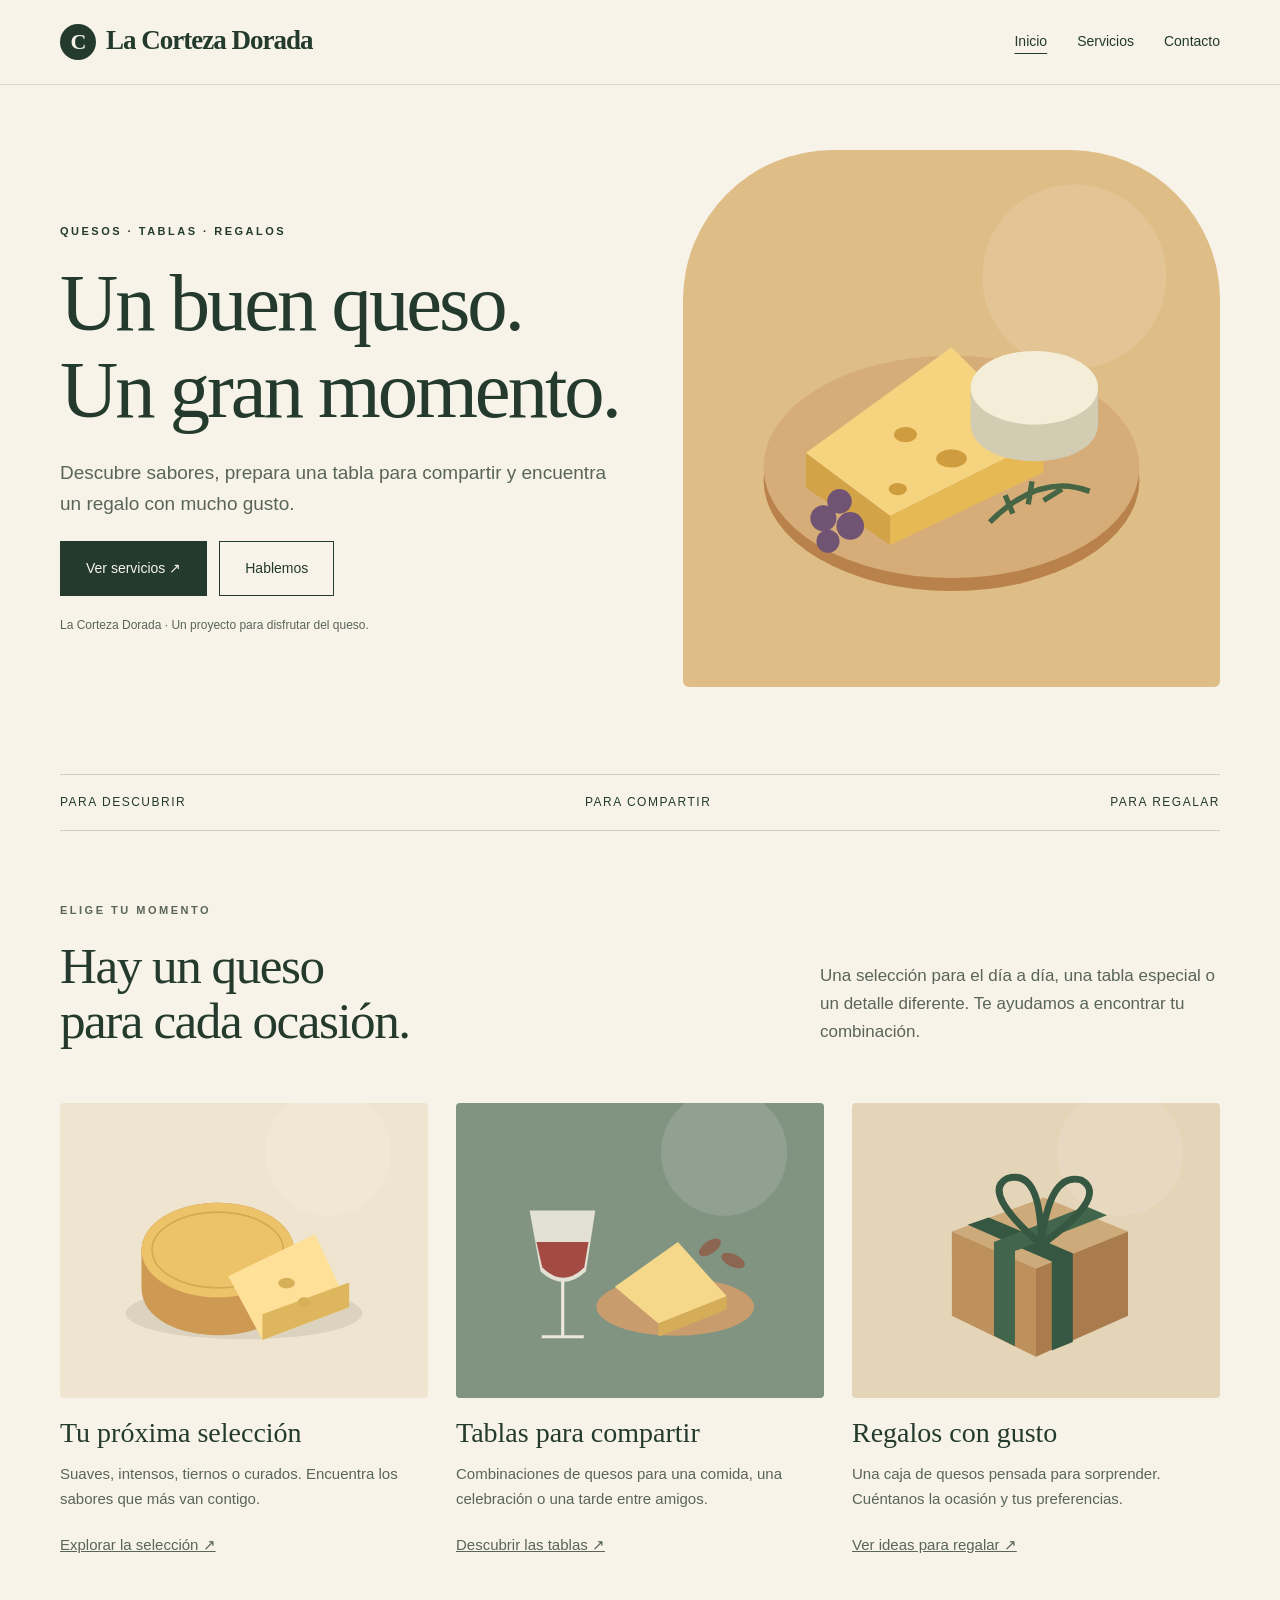
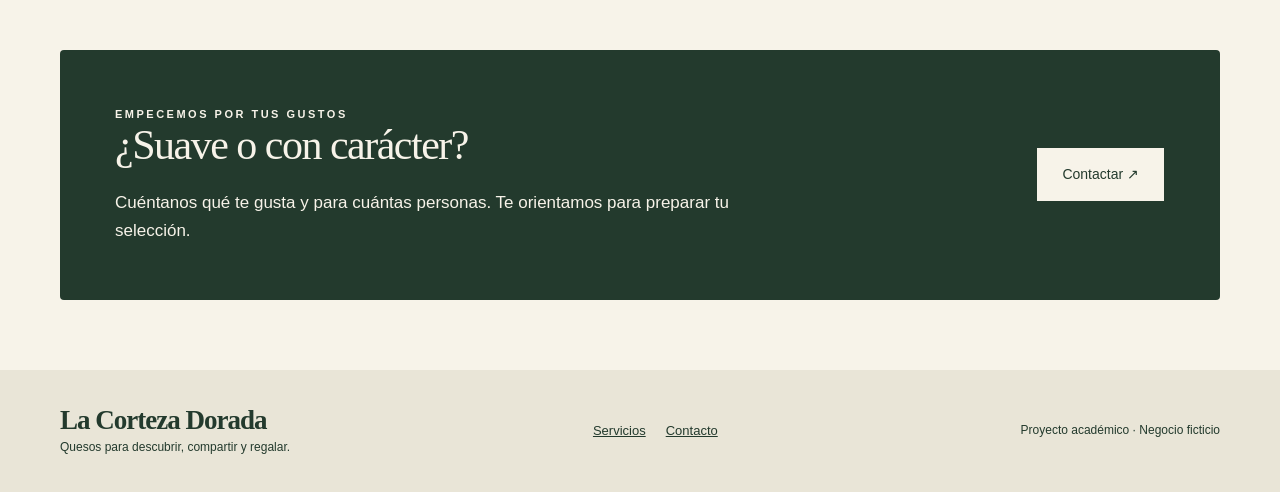
==== index.html @ 7dd0cf39 "Primera versión de La Corteza Dorada" ====
<!DOCTYPE html>
<html lang="es"><head><meta charset="UTF-8"><meta name="viewport" content="width=device-width,initial-scale=1"><title>La Corteza Dorada</title>
<meta name="robots" content="max-image-preview:large">


<style id="wp-img-auto-sizes-contain-inline-css">
img:is([sizes=auto i],[sizes^="auto," i]){contain-intrinsic-size:3000px 1500px}
/*# sourceURL=wp-img-auto-sizes-contain-inline-css */
</style>
<style id="wp-emoji-styles-inline-css">

	img.wp-smiley, img.emoji {
		display: inline !important;
		border: none !important;
		box-shadow: none !important;
		height: 1em !important;
		width: 1em !important;
		margin: 0 0.07em !important;
		vertical-align: -0.1em !important;
		background: none !important;
		padding: 0 !important;
	}
/*# sourceURL=wp-emoji-styles-inline-css */
</style>
<style id="wp-block-library-inline-css">
:root{--wp-block-synced-color:#7a00df;--wp-block-synced-color--rgb:122,0,223;--wp-bound-block-color:var(--wp-block-synced-color);--wp-editor-canvas-background:#ddd;--wp-admin-theme-color:#007cba;--wp-admin-theme-color--rgb:0,124,186;--wp-admin-theme-color-darker-10:#006ba1;--wp-admin-theme-color-darker-10--rgb:0,107,160.5;--wp-admin-theme-color-darker-20:#005a87;--wp-admin-theme-color-darker-20--rgb:0,90,135;--wp-admin-border-width-focus:2px}@media (min-resolution:192dpi){:root{--wp-admin-border-width-focus:1.5px}}.wp-element-button{cursor:pointer}:root .has-very-light-gray-background-color{background-color:#eee}:root .has-very-dark-gray-background-color{background-color:#313131}:root .has-very-light-gray-color{color:#eee}:root .has-very-dark-gray-color{color:#313131}:root .has-vivid-green-cyan-to-vivid-cyan-blue-gradient-background{background:linear-gradient(135deg,#00d084,#0693e3)}:root .has-purple-crush-gradient-background{background:linear-gradient(135deg,#34e2e4,#4721fb 50%,#ab1dfe)}:root .has-hazy-dawn-gradient-background{background:linear-gradient(135deg,#faaca8,#dad0ec)}:root .has-subdued-olive-gradient-background{background:linear-gradient(135deg,#fafae1,#67a671)}:root .has-atomic-cream-gradient-background{background:linear-gradient(135deg,#fdd79a,#004a59)}:root .has-nightshade-gradient-background{background:linear-gradient(135deg,#330968,#31cdcf)}:root .has-midnight-gradient-background{background:linear-gradient(135deg,#020381,#2874fc)}:root{--wp--preset--font-size--normal:16px;--wp--preset--font-size--huge:42px}.has-regular-font-size{font-size:1em}.has-larger-font-size{font-size:2.625em}.has-normal-font-size{font-size:var(--wp--preset--font-size--normal)}.has-huge-font-size{font-size:var(--wp--preset--font-size--huge)}:root .has-text-align-center{text-align:center}:root .has-text-align-left{text-align:left}:root .has-text-align-right{text-align:right}.has-fit-text{white-space:nowrap!important}#end-resizable-editor-section{display:none}.aligncenter{clear:both}.items-justified-left{justify-content:flex-start}.items-justified-center{justify-content:center}.items-justified-right{justify-content:flex-end}.items-justified-space-between{justify-content:space-between}.screen-reader-text{word-wrap:normal!important;border:0;clip-path:inset(50%);height:1px;margin:-1px;overflow:hidden;padding:0;position:absolute;width:1px;word-break:normal!important}.screen-reader-text:focus{background-color:#ddd;clip-path:none;color:#444;display:block;font-size:1em;height:auto;left:5px;line-height:normal;padding:15px 23px 14px;text-decoration:none;top:5px;width:auto;z-index:100000}html :where(.has-border-color){border-style:solid}html :where([style^=border-color],[style*=";border-color"],[style*="; border-color"]){border-style:solid}html :where([style^=border-top-color],[style*=";border-top-color"],[style*="; border-top-color"]){border-top-style:solid}html :where([style^=border-right-color],[style*=";border-right-color"],[style*="; border-right-color"]){border-right-style:solid}html :where([style^=border-bottom-color],[style*=";border-bottom-color"],[style*="; border-bottom-color"]){border-bottom-style:solid}html :where([style^=border-left-color],[style*=";border-left-color"],[style*="; border-left-color"]){border-left-style:solid}html :where([style^=border-width],[style*=";border-width"],[style*="; border-width"]){border-style:solid}html :where([style^=border-top-width],[style*=";border-top-width"],[style*="; border-top-width"]){border-top-style:solid}html :where([style^=border-right-width],[style*=";border-right-width"],[style*="; border-right-width"]){border-right-style:solid}html :where([style^=border-bottom-width],[style*=";border-bottom-width"],[style*="; border-bottom-width"]){border-bottom-style:solid}html :where([style^=border-left-width],[style*=";border-left-width"],[style*="; border-left-width"]){border-left-style:solid}html :where(img[class*=wp-image-]){height:auto;max-width:100%}:where(figure){margin:0 0 1em}html :where(.is-position-sticky){--wp-admin--admin-bar--position-offset:var(--wp-admin--admin-bar--height,0px)}@media screen and (max-width:600px){html :where(.is-position-sticky){--wp-admin--admin-bar--position-offset:0px}}

/*# sourceURL=/wp-includes/css/dist/block-library/common.min.css */
</style>
<style id="classic-theme-styles-inline-css">
/*! This file is auto-generated */
.wp-block-button__link{color:#fff;background-color:#32373c;border-radius:9999px;box-shadow:none;text-decoration:none;padding:calc(.667em + 2px) calc(1.333em + 2px);font-size:1.125em}.wp-block-file__button{background:#32373c;color:#fff;text-decoration:none}
/*# sourceURL=/wp-includes/css/classic-themes.min.css */
</style>

<style id="global-styles-inline-css">
:root{--wp--preset--aspect-ratio--square: 1;--wp--preset--aspect-ratio--4-3: 4/3;--wp--preset--aspect-ratio--3-4: 3/4;--wp--preset--aspect-ratio--3-2: 3/2;--wp--preset--aspect-ratio--2-3: 2/3;--wp--preset--aspect-ratio--16-9: 16/9;--wp--preset--aspect-ratio--9-16: 9/16;--wp--preset--color--black: #000000;--wp--preset--color--cyan-bluish-gray: #abb8c3;--wp--preset--color--white: #ffffff;--wp--preset--color--pale-pink: #f78da7;--wp--preset--color--vivid-red: #cf2e2e;--wp--preset--color--luminous-vivid-orange: #ff6900;--wp--preset--color--luminous-vivid-amber: #fcb900;--wp--preset--color--light-green-cyan: #7bdcb5;--wp--preset--color--vivid-green-cyan: #00d084;--wp--preset--color--pale-cyan-blue: #8ed1fc;--wp--preset--color--vivid-cyan-blue: #0693e3;--wp--preset--color--vivid-purple: #9b51e0;--wp--preset--gradient--vivid-cyan-blue-to-vivid-purple: linear-gradient(135deg,rgb(6,147,227) 0%,rgb(155,81,224) 100%);--wp--preset--gradient--light-green-cyan-to-vivid-green-cyan: linear-gradient(135deg,rgb(122,220,180) 0%,rgb(0,208,130) 100%);--wp--preset--gradient--luminous-vivid-amber-to-luminous-vivid-orange: linear-gradient(135deg,rgb(252,185,0) 0%,rgb(255,105,0) 100%);--wp--preset--gradient--luminous-vivid-orange-to-vivid-red: linear-gradient(135deg,rgb(255,105,0) 0%,rgb(207,46,46) 100%);--wp--preset--gradient--very-light-gray-to-cyan-bluish-gray: linear-gradient(135deg,rgb(238,238,238) 0%,rgb(169,184,195) 100%);--wp--preset--gradient--cool-to-warm-spectrum: linear-gradient(135deg,rgb(74,234,220) 0%,rgb(151,120,209) 20%,rgb(207,42,186) 40%,rgb(238,44,130) 60%,rgb(251,105,98) 80%,rgb(254,248,76) 100%);--wp--preset--gradient--blush-light-purple: linear-gradient(135deg,rgb(255,206,236) 0%,rgb(152,150,240) 100%);--wp--preset--gradient--blush-bordeaux: linear-gradient(135deg,rgb(254,205,165) 0%,rgb(254,45,45) 50%,rgb(107,0,62) 100%);--wp--preset--gradient--luminous-dusk: linear-gradient(135deg,rgb(255,203,112) 0%,rgb(199,81,192) 50%,rgb(65,88,208) 100%);--wp--preset--gradient--pale-ocean: linear-gradient(135deg,rgb(255,245,203) 0%,rgb(182,227,212) 50%,rgb(51,167,181) 100%);--wp--preset--gradient--electric-grass: linear-gradient(135deg,rgb(202,248,128) 0%,rgb(113,206,126) 100%);--wp--preset--gradient--midnight: linear-gradient(135deg,rgb(2,3,129) 0%,rgb(40,116,252) 100%);--wp--preset--font-size--small: 13px;--wp--preset--font-size--medium: 20px;--wp--preset--font-size--large: 36px;--wp--preset--font-size--x-large: 42px;--wp--preset--spacing--20: 0.44rem;--wp--preset--spacing--30: 0.67rem;--wp--preset--spacing--40: 1rem;--wp--preset--spacing--50: 1.5rem;--wp--preset--spacing--60: 2.25rem;--wp--preset--spacing--70: 3.38rem;--wp--preset--spacing--80: 5.06rem;--wp--preset--shadow--natural: 6px 6px 9px rgba(0, 0, 0, 0.2);--wp--preset--shadow--deep: 12px 12px 50px rgba(0, 0, 0, 0.4);--wp--preset--shadow--sharp: 6px 6px 0px rgba(0, 0, 0, 0.2);--wp--preset--shadow--outlined: 6px 6px 0px -3px rgb(255, 255, 255), 6px 6px rgb(0, 0, 0);--wp--preset--shadow--crisp: 6px 6px 0px rgb(0, 0, 0);}.wp-block-button{--wp--preset--dimension--25: 25%;--wp--preset--dimension--50: 50%;--wp--preset--dimension--75: 75%;--wp--preset--dimension--100: 100%;}:where(body) { margin: 0; }:where(.is-layout-flex){gap: 0.5em;}:where(.is-layout-grid){gap: 0.5em;}body .is-layout-flex{display: flex;}.is-layout-flex{flex-wrap: wrap;align-items: center;}.is-layout-flex > :is(*, div){margin: 0;}body .is-layout-grid{display: grid;}.is-layout-grid > :is(*, div){margin: 0;}body{padding-top: 0px;padding-right: 0px;padding-bottom: 0px;padding-left: 0px;}:root :where(.wp-element-button, .wp-block-button__link){background-color: #32373c;border-width: 0;color: #fff;font-family: inherit;font-size: inherit;font-style: inherit;font-weight: inherit;letter-spacing: inherit;line-height: inherit;padding-top: calc(0.667em + 2px);padding-right: calc(1.333em + 2px);padding-bottom: calc(0.667em + 2px);padding-left: calc(1.333em + 2px);text-decoration: none;text-transform: inherit;}.has-black-color{color: var(--wp--preset--color--black) !important;}.has-cyan-bluish-gray-color{color: var(--wp--preset--color--cyan-bluish-gray) !important;}.has-white-color{color: var(--wp--preset--color--white) !important;}.has-pale-pink-color{color: var(--wp--preset--color--pale-pink) !important;}.has-vivid-red-color{color: var(--wp--preset--color--vivid-red) !important;}.has-luminous-vivid-orange-color{color: var(--wp--preset--color--luminous-vivid-orange) !important;}.has-luminous-vivid-amber-color{color: var(--wp--preset--color--luminous-vivid-amber) !important;}.has-light-green-cyan-color{color: var(--wp--preset--color--light-green-cyan) !important;}.has-vivid-green-cyan-color{color: var(--wp--preset--color--vivid-green-cyan) !important;}.has-pale-cyan-blue-color{color: var(--wp--preset--color--pale-cyan-blue) !important;}.has-vivid-cyan-blue-color{color: var(--wp--preset--color--vivid-cyan-blue) !important;}.has-vivid-purple-color{color: var(--wp--preset--color--vivid-purple) !important;}.has-black-background-color{background-color: var(--wp--preset--color--black) !important;}.has-cyan-bluish-gray-background-color{background-color: var(--wp--preset--color--cyan-bluish-gray) !important;}.has-white-background-color{background-color: var(--wp--preset--color--white) !important;}.has-pale-pink-background-color{background-color: var(--wp--preset--color--pale-pink) !important;}.has-vivid-red-background-color{background-color: var(--wp--preset--color--vivid-red) !important;}.has-luminous-vivid-orange-background-color{background-color: var(--wp--preset--color--luminous-vivid-orange) !important;}.has-luminous-vivid-amber-background-color{background-color: var(--wp--preset--color--luminous-vivid-amber) !important;}.has-light-green-cyan-background-color{background-color: var(--wp--preset--color--light-green-cyan) !important;}.has-vivid-green-cyan-background-color{background-color: var(--wp--preset--color--vivid-green-cyan) !important;}.has-pale-cyan-blue-background-color{background-color: var(--wp--preset--color--pale-cyan-blue) !important;}.has-vivid-cyan-blue-background-color{background-color: var(--wp--preset--color--vivid-cyan-blue) !important;}.has-vivid-purple-background-color{background-color: var(--wp--preset--color--vivid-purple) !important;}.has-black-border-color{border-color: var(--wp--preset--color--black) !important;}.has-cyan-bluish-gray-border-color{border-color: var(--wp--preset--color--cyan-bluish-gray) !important;}.has-white-border-color{border-color: var(--wp--preset--color--white) !important;}.has-pale-pink-border-color{border-color: var(--wp--preset--color--pale-pink) !important;}.has-vivid-red-border-color{border-color: var(--wp--preset--color--vivid-red) !important;}.has-luminous-vivid-orange-border-color{border-color: var(--wp--preset--color--luminous-vivid-orange) !important;}.has-luminous-vivid-amber-border-color{border-color: var(--wp--preset--color--luminous-vivid-amber) !important;}.has-light-green-cyan-border-color{border-color: var(--wp--preset--color--light-green-cyan) !important;}.has-vivid-green-cyan-border-color{border-color: var(--wp--preset--color--vivid-green-cyan) !important;}.has-pale-cyan-blue-border-color{border-color: var(--wp--preset--color--pale-cyan-blue) !important;}.has-vivid-cyan-blue-border-color{border-color: var(--wp--preset--color--vivid-cyan-blue) !important;}.has-vivid-purple-border-color{border-color: var(--wp--preset--color--vivid-purple) !important;}.has-vivid-cyan-blue-to-vivid-purple-gradient-background{background: var(--wp--preset--gradient--vivid-cyan-blue-to-vivid-purple) !important;}.has-light-green-cyan-to-vivid-green-cyan-gradient-background{background: var(--wp--preset--gradient--light-green-cyan-to-vivid-green-cyan) !important;}.has-luminous-vivid-amber-to-luminous-vivid-orange-gradient-background{background: var(--wp--preset--gradient--luminous-vivid-amber-to-luminous-vivid-orange) !important;}.has-luminous-vivid-orange-to-vivid-red-gradient-background{background: var(--wp--preset--gradient--luminous-vivid-orange-to-vivid-red) !important;}.has-very-light-gray-to-cyan-bluish-gray-gradient-background{background: var(--wp--preset--gradient--very-light-gray-to-cyan-bluish-gray) !important;}.has-cool-to-warm-spectrum-gradient-background{background: var(--wp--preset--gradient--cool-to-warm-spectrum) !important;}.has-blush-light-purple-gradient-background{background: var(--wp--preset--gradient--blush-light-purple) !important;}.has-blush-bordeaux-gradient-background{background: var(--wp--preset--gradient--blush-bordeaux) !important;}.has-luminous-dusk-gradient-background{background: var(--wp--preset--gradient--luminous-dusk) !important;}.has-pale-ocean-gradient-background{background: var(--wp--preset--gradient--pale-ocean) !important;}.has-electric-grass-gradient-background{background: var(--wp--preset--gradient--electric-grass) !important;}.has-midnight-gradient-background{background: var(--wp--preset--gradient--midnight) !important;}.has-small-font-size{font-size: var(--wp--preset--font-size--small) !important;}.has-medium-font-size{font-size: var(--wp--preset--font-size--medium) !important;}.has-large-font-size{font-size: var(--wp--preset--font-size--large) !important;}.has-x-large-font-size{font-size: var(--wp--preset--font-size--x-large) !important;}
/*# sourceURL=global-styles-inline-css */
</style>

<link rel="stylesheet" id="la-queseria-css" href="/style.css?ver=1.0.0" media="all">

<meta name="generator" content="WordPress 7.1.4">
<link rel="canonical" href="/">

</head><body class="home wp-singular page-template-default page page-id-6 wp-embed-responsive wp-theme-la-queseria"><a class="skip" href="#contenido">Saltar al contenido</a><header class="site-header"><div class="wrap header-row"><a class="brand" href="/"><span aria-hidden="true">C</span>La Corteza Dorada</a><nav aria-label="Navegación principal"><a href="/" aria-current="page">Inicio</a><a href="/servicios.html">Servicios</a><a href="/contacto.html">Contacto</a></nav></div></header><main id="contenido">
<section class="wrap hero">
<div>
<p class="eyebrow">Quesos · Tablas · Regalos</p>
<h1>Un buen queso.<br>Un gran momento.</h1>
<p class="lead">Descubre sabores, prepara una tabla para compartir y encuentra un regalo con mucho gusto.</p>
<div class="actions"><a class="button" href="/servicios.html">Ver servicios ↗</a><a class="button light" href="/contacto.html">Hablemos</a></div>
<p class="note">La Corteza Dorada · Un proyecto para disfrutar del queso.</p>
</div>
<p><img decoding="async" src="/tabla.svg" width="700" height="700" alt="Ilustración de una tabla de madera con distintos quesos, uvas y hierbas" fetchpriority="high"></p></section>
<div class="wrap ribbon"><span>Para descubrir</span><span>Para compartir</span><span>Para regalar</span></div>
<section class="wrap section">
<div class="section-intro">
<div>
<p class="eyebrow">Elige tu momento</p>
<h2>Hay un queso<br>para cada ocasión.</h2>
</div>
<p>Una selección para el día a día, una tabla especial o un detalle diferente. Te ayudamos a encontrar tu combinación.</p>
</div>
<div class="grid">
<article class="card"><img decoding="async" src="/seleccion.svg" width="700" height="700" alt="Ilustración de una rueda de queso y una cuña" loading="lazy">
<h3>Tu próxima selección</h3>
<p>Suaves, intensos, tiernos o curados. Encuentra los sabores que más van contigo.</p>
<p><a href="/servicios.html#seleccion">Explorar la selección ↗</a></p></article>
<article class="card"><img decoding="async" src="/cata.svg" width="700" height="700" alt="Ilustración de una tabla de degustación de queso" loading="lazy">
<h3>Tablas para compartir</h3>
<p>Combinaciones de quesos para una comida, una celebración o una tarde entre amigos.</p>
<p><a href="/servicios.html#tablas">Descubrir las tablas ↗</a></p></article>
<article class="card"><img decoding="async" src="/regalo.svg" width="700" height="700" alt="Ilustración de una caja de regalo con lazo verde" loading="lazy">
<h3>Regalos con gusto</h3>
<p>Una caja de quesos pensada para sorprender. Cuéntanos la ocasión y tus preferencias.</p>
<p><a href="/servicios.html#regalos">Ver ideas para regalar ↗</a></p></article>
</div>
</section>
<section class="wrap band">
<div>
<p class="eyebrow">Empecemos por tus gustos</p>
<h2>¿Suave o con carácter?</h2>
<p>Cuéntanos qué te gusta y para cuántas personas. Te orientamos para preparar tu selección.</p>
</div>
<p><a class="button" href="/contacto.html">Contactar ↗</a></p></section>
</main><footer class="site-footer"><div class="wrap footer-row"><div><a class="brand" href="/">La Corteza Dorada</a><p>Quesos para descubrir, compartir y regalar.</p></div><div class="footer-nav"><a href="/servicios.html">Servicios</a><a href="/contacto.html">Contacto</a></div><p>Proyecto académico · Negocio ficticio</p></div></footer>


</body></html>
---- style.css ----
/*
Theme Name: La Corteza Dorada
Author: Marisa
Description: Web de práctica con Inicio, Servicios y Contacto. Al activar crea las páginas que falten sin sustituir contenido existente.
Version: 1.0.0
Requires at least: 6.0
Requires PHP: 7.4
License: GPLv2 or later
Text Domain: la-queseria
*/
:root{--paper:#f7f3e9;--ink:#233a2d;--soft:#e9e5d7;--accent:#d2a04a;--muted:#596557}*{box-sizing:border-box}body{margin:0;background:var(--paper);color:var(--ink);font:17px/1.65 Arial,sans-serif}a{color:inherit}a:focus-visible{outline:3px solid #b27d23;outline-offset:5px}img{max-width:100%;height:auto;display:block}.wrap{width:min(1160px,calc(100% - 64px));margin:auto}.skip{position:absolute;left:-9999px}.skip:focus{left:20px;top:10px;background:white;padding:10px;z-index:20}.site-header{padding:24px 0;border-bottom:1px solid #233a2d22}.header-row{display:flex;justify-content:space-between;align-items:center;gap:24px}.brand{text-decoration:none;font:700 27px Georgia,serif;letter-spacing:-1px}.brand span{display:inline-block;background:var(--ink);color:var(--paper);border-radius:50%;width:36px;line-height:36px;text-align:center;margin-right:10px;font-size:22px}nav{display:flex;gap:30px;align-items:center}nav a{text-decoration:none;font-size:14px}nav a:hover,nav a[aria-current=page]{text-decoration:underline;text-underline-offset:7px}.eyebrow{text-transform:uppercase;letter-spacing:2.5px;font-size:11px;font-weight:bold;margin:0 0 18px}h1,h2,h3{font-family:Georgia,serif;font-weight:400;line-height:1.08}h1{font-size:clamp(48px,6.3vw,82px);letter-spacing:-3px;margin:0 0 24px}h2{font-size:clamp(35px,4vw,52px);letter-spacing:-1.5px;margin:0 0 20px}h3{font-size:28px;margin:20px 0 14px}p{margin:0 0 22px}.lead{font-size:19px;color:var(--muted);max-width:580px}.hero{display:grid;grid-template-columns:1.05fr 1fr;align-items:center;gap:60px;padding:65px 0}.hero img{border-radius:150px 150px 6px 6px}.hero .note{font-size:12px;color:var(--muted);margin:20px 0 0}.button{display:inline-block;text-decoration:none;background:var(--ink);color:var(--paper);padding:15px 25px;border:1px solid var(--ink);font-size:14px}.button:hover{background:#405440}.button.light{background:transparent;color:var(--ink)}.actions{display:flex;gap:12px;flex-wrap:wrap}.ribbon{border-top:1px solid #233a2d33;border-bottom:1px solid #233a2d33;padding:18px 0;display:flex;justify-content:space-between;gap:15px;font-size:12px;text-transform:uppercase;letter-spacing:1.5px}.section{padding:70px 0}.section-intro{display:flex;justify-content:space-between;align-items:end;gap:30px;margin-bottom:35px}.section-intro p{max-width:400px;color:var(--muted)}.grid{display:grid;grid-template-columns:repeat(3,1fr);gap:28px}.card img{width:100%;aspect-ratio:1.25;object-fit:cover;border-radius:4px}.card p{font-size:15px;color:var(--muted)}.tag{font-size:11px;letter-spacing:1.5px;text-transform:uppercase}.band{background:var(--ink);color:var(--paper);padding:55px;border-radius:4px;display:flex;align-items:center;justify-content:space-between;gap:35px}.band h2{font-size:42px}.band p{margin-bottom:0;max-width:630px}.band .button{background:var(--paper);color:var(--ink);white-space:nowrap}.page-title{padding:65px 0 30px;max-width:780px}.page-title h1{font-size:clamp(48px,6vw,72px)}.service{display:grid;grid-template-columns:1fr 1fr;gap:60px;align-items:center;padding:40px 0;border-bottom:1px solid #233a2d22}.service:nth-child(even) img{order:2}.service img{width:100%;max-height:400px;object-fit:cover;border-radius:4px}.service p{color:var(--muted)}.service .number{font-size:12px;letter-spacing:2px}.contact-grid{display:grid;grid-template-columns:1fr 1fr;gap:70px;padding:30px 0 70px}.contact-panel{background:var(--soft);padding:40px}.contact-panel h2{font-size:35px}.hours{padding:20px 0;border-top:1px solid #233a2d22;display:flex;justify-content:space-between;gap:20px}.small{font-size:13px;color:var(--muted)}.pending{font-size:14px;padding:16px 0;border-top:1px solid #233a2d33}.site-footer{margin-top:70px;background:var(--soft);padding:35px 0}.footer-row{display:flex;justify-content:space-between;gap:25px;align-items:center}.site-footer p{margin:0;font-size:12px}.footer-nav{display:flex;gap:20px;font-size:13px}.editor-styles-wrapper{background:var(--paper);color:var(--ink)}@media(max-width:800px){.wrap{width:calc(100% - 36px)}.header-row{flex-direction:column;gap:14px}.brand{font-size:25px}nav{gap:26px}.hero{grid-template-columns:1fr;gap:30px;padding:40px 0}h1{letter-spacing:-2px}.hero img{max-height:480px;width:100%;object-fit:cover;border-radius:80px 80px 4px 4px}.ribbon{font-size:9px;letter-spacing:.5px;flex-wrap:wrap}.section{padding:45px 0}.section-intro{display:block}.grid{grid-template-columns:1fr;gap:25px}.card img{max-height:330px}.band{display:block;padding:30px}.band h2{font-size:36px}.band .button{margin-top:25px}.service{grid-template-columns:1fr;gap:25px}.service:nth-child(even) img{order:0}.contact-grid{grid-template-columns:1fr;gap:25px}.contact-panel{padding:25px}.footer-row{display:block}.footer-nav{margin:18px 0}.hours{font-size:14px}.page-title{padding-top:40px}}
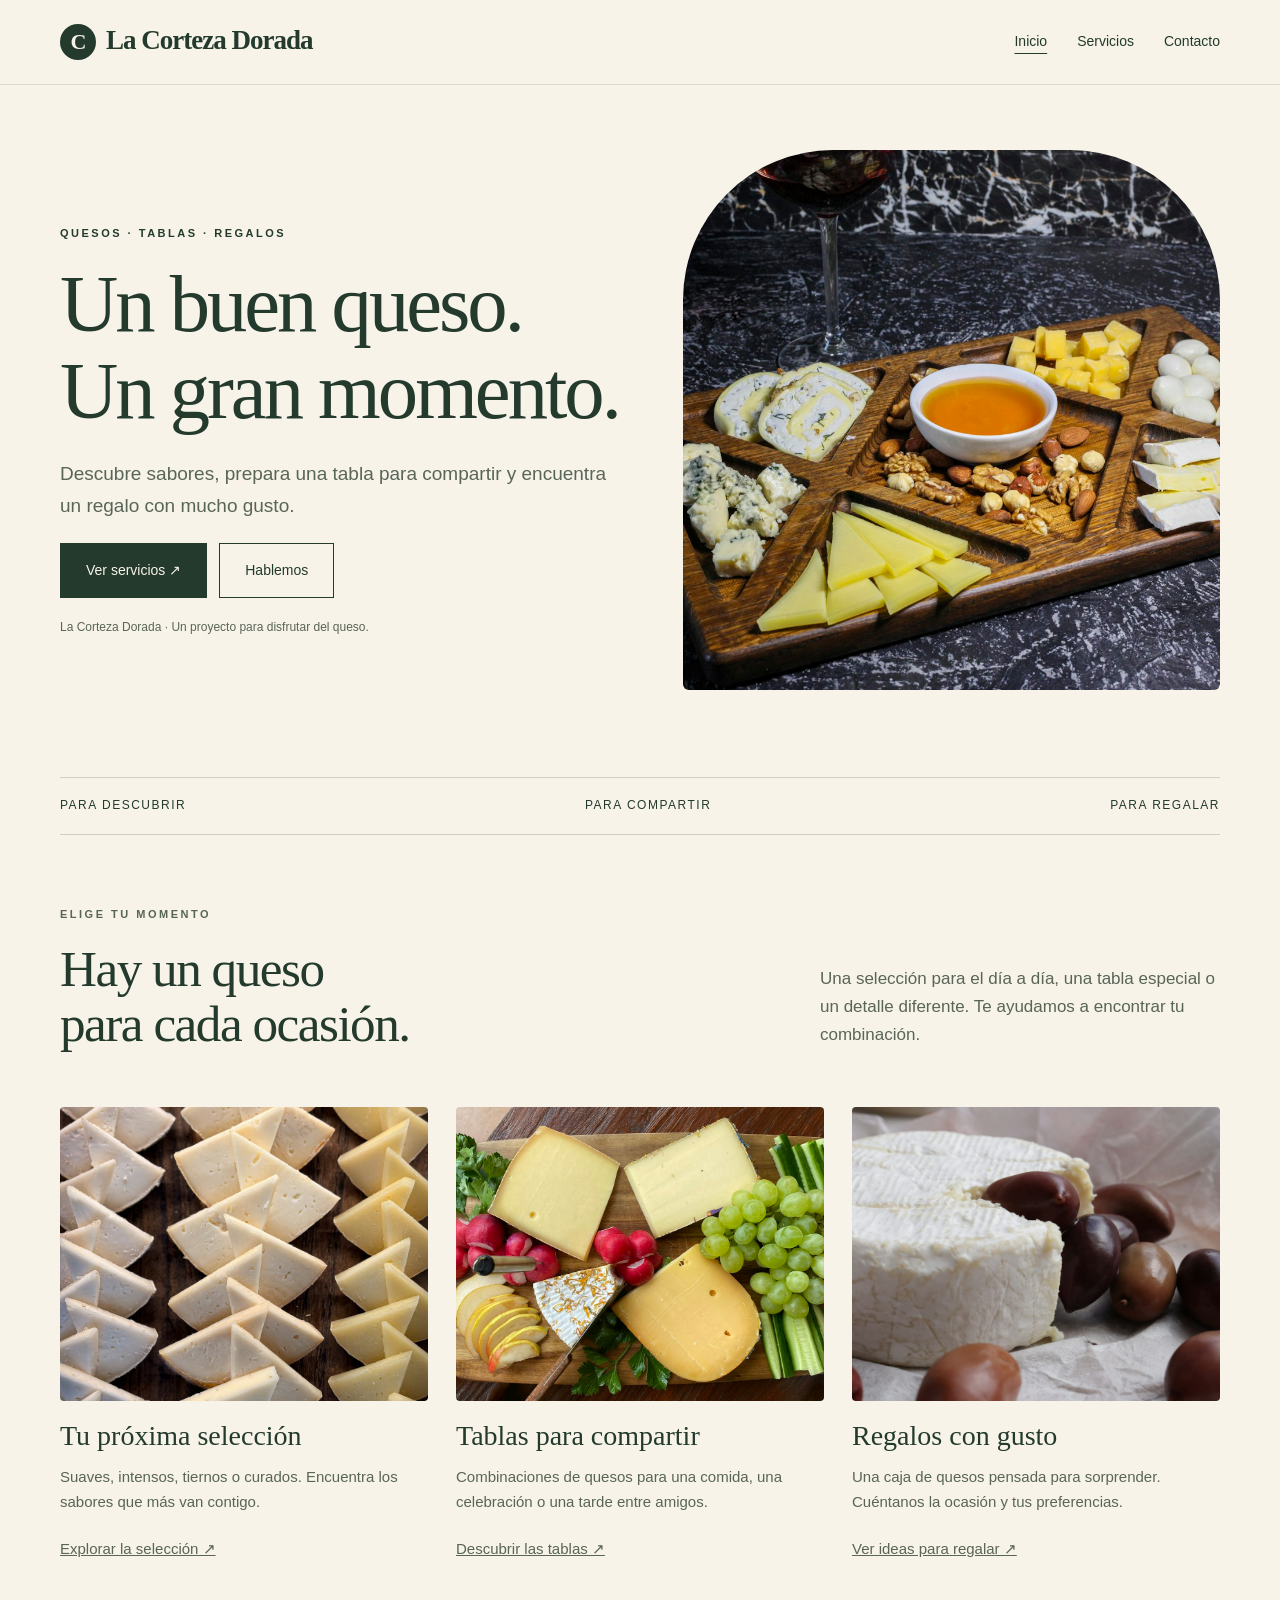
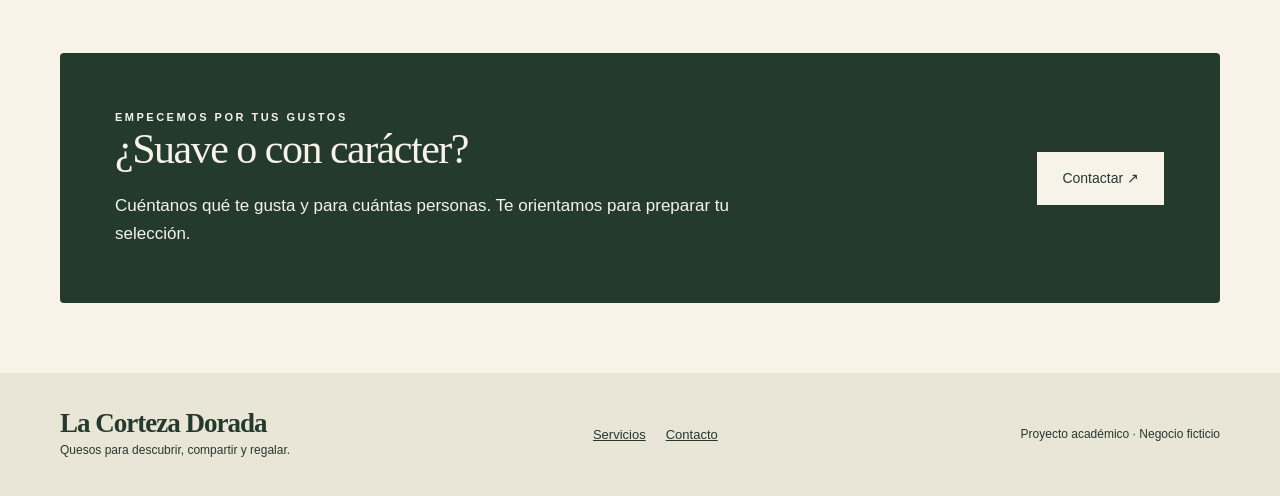
==== commit e4ab71f8: "Sustituir dibujos por fotografías reales de quesos" ====
--- a/index.html
+++ b/index.html
@@ -38,7 +38,7 @@
 /*# sourceURL=global-styles-inline-css */
 </style>
 
-<link rel="stylesheet" id="la-queseria-css" href="/style.css?ver=1.0.0" media="all">
+<link rel="stylesheet" id="la-queseria-css" href="/style.css?ver=1.1.0" media="all">
 
 <meta name="generator" content="WordPress 7.1.4">
 <link rel="canonical" href="/">
@@ -52,7 +52,7 @@
 <div class="actions"><a class="button" href="/servicios.html">Ver servicios ↗</a><a class="button light" href="/contacto.html">Hablemos</a></div>
 <p class="note">La Corteza Dorada · Un proyecto para disfrutar del queso.</p>
 </div>
-<p><img decoding="async" src="/tabla.svg" width="700" height="700" alt="Ilustración de una tabla de madera con distintos quesos, uvas y hierbas" fetchpriority="high"></p></section>
+<p><img decoding="async" src="/tabla.jpg" width="700" height="700" alt="Tabla con diferentes quesos, frutos secos y miel" fetchpriority="high"></p></section>
 <div class="wrap ribbon"><span>Para descubrir</span><span>Para compartir</span><span>Para regalar</span></div>
 <section class="wrap section">
 <div class="section-intro">
@@ -63,15 +63,15 @@
 <p>Una selección para el día a día, una tabla especial o un detalle diferente. Te ayudamos a encontrar tu combinación.</p>
 </div>
 <div class="grid">
-<article class="card"><img decoding="async" src="/seleccion.svg" width="700" height="700" alt="Ilustración de una rueda de queso y una cuña" loading="lazy">
+<article class="card"><img decoding="async" src="/seleccion.jpg" width="700" height="700" alt="Selección de cuñas de quesos reales" loading="eager">
 <h3>Tu próxima selección</h3>
 <p>Suaves, intensos, tiernos o curados. Encuentra los sabores que más van contigo.</p>
 <p><a href="/servicios.html#seleccion">Explorar la selección ↗</a></p></article>
-<article class="card"><img decoding="async" src="/cata.svg" width="700" height="700" alt="Ilustración de una tabla de degustación de queso" loading="lazy">
+<article class="card"><img decoding="async" src="/cata.jpg" width="700" height="700" alt="Tabla de quesos con uvas, fruta y verduras" loading="eager">
 <h3>Tablas para compartir</h3>
 <p>Combinaciones de quesos para una comida, una celebración o una tarde entre amigos.</p>
 <p><a href="/servicios.html#tablas">Descubrir las tablas ↗</a></p></article>
-<article class="card"><img decoding="async" src="/regalo.svg" width="700" height="700" alt="Ilustración de una caja de regalo con lazo verde" loading="lazy">
+<article class="card"><img decoding="async" src="/regalo.jpg" width="700" height="700" alt="Queso de corteza blanca acompañado de aceitunas" loading="eager">
 <h3>Regalos con gusto</h3>
 <p>Una caja de quesos pensada para sorprender. Cuéntanos la ocasión y tus preferencias.</p>
 <p><a href="/servicios.html#regalos">Ver ideas para regalar ↗</a></p></article>
--- a/style.css
+++ b/style.css
@@ -9,3 +9,6 @@
 Text Domain: la-queseria
 */
 :root{--paper:#f7f3e9;--ink:#233a2d;--soft:#e9e5d7;--accent:#d2a04a;--muted:#596557}*{box-sizing:border-box}body{margin:0;background:var(--paper);color:var(--ink);font:17px/1.65 Arial,sans-serif}a{color:inherit}a:focus-visible{outline:3px solid #b27d23;outline-offset:5px}img{max-width:100%;height:auto;display:block}.wrap{width:min(1160px,calc(100% - 64px));margin:auto}.skip{position:absolute;left:-9999px}.skip:focus{left:20px;top:10px;background:white;padding:10px;z-index:20}.site-header{padding:24px 0;border-bottom:1px solid #233a2d22}.header-row{display:flex;justify-content:space-between;align-items:center;gap:24px}.brand{text-decoration:none;font:700 27px Georgia,serif;letter-spacing:-1px}.brand span{display:inline-block;background:var(--ink);color:var(--paper);border-radius:50%;width:36px;line-height:36px;text-align:center;margin-right:10px;font-size:22px}nav{display:flex;gap:30px;align-items:center}nav a{text-decoration:none;font-size:14px}nav a:hover,nav a[aria-current=page]{text-decoration:underline;text-underline-offset:7px}.eyebrow{text-transform:uppercase;letter-spacing:2.5px;font-size:11px;font-weight:bold;margin:0 0 18px}h1,h2,h3{font-family:Georgia,serif;font-weight:400;line-height:1.08}h1{font-size:clamp(48px,6.3vw,82px);letter-spacing:-3px;margin:0 0 24px}h2{font-size:clamp(35px,4vw,52px);letter-spacing:-1.5px;margin:0 0 20px}h3{font-size:28px;margin:20px 0 14px}p{margin:0 0 22px}.lead{font-size:19px;color:var(--muted);max-width:580px}.hero{display:grid;grid-template-columns:1.05fr 1fr;align-items:center;gap:60px;padding:65px 0}.hero img{border-radius:150px 150px 6px 6px}.hero .note{font-size:12px;color:var(--muted);margin:20px 0 0}.button{display:inline-block;text-decoration:none;background:var(--ink);color:var(--paper);padding:15px 25px;border:1px solid var(--ink);font-size:14px}.button:hover{background:#405440}.button.light{background:transparent;color:var(--ink)}.actions{display:flex;gap:12px;flex-wrap:wrap}.ribbon{border-top:1px solid #233a2d33;border-bottom:1px solid #233a2d33;padding:18px 0;display:flex;justify-content:space-between;gap:15px;font-size:12px;text-transform:uppercase;letter-spacing:1.5px}.section{padding:70px 0}.section-intro{display:flex;justify-content:space-between;align-items:end;gap:30px;margin-bottom:35px}.section-intro p{max-width:400px;color:var(--muted)}.grid{display:grid;grid-template-columns:repeat(3,1fr);gap:28px}.card img{width:100%;aspect-ratio:1.25;object-fit:cover;border-radius:4px}.card p{font-size:15px;color:var(--muted)}.tag{font-size:11px;letter-spacing:1.5px;text-transform:uppercase}.band{background:var(--ink);color:var(--paper);padding:55px;border-radius:4px;display:flex;align-items:center;justify-content:space-between;gap:35px}.band h2{font-size:42px}.band p{margin-bottom:0;max-width:630px}.band .button{background:var(--paper);color:var(--ink);white-space:nowrap}.page-title{padding:65px 0 30px;max-width:780px}.page-title h1{font-size:clamp(48px,6vw,72px)}.service{display:grid;grid-template-columns:1fr 1fr;gap:60px;align-items:center;padding:40px 0;border-bottom:1px solid #233a2d22}.service:nth-child(even) img{order:2}.service img{width:100%;max-height:400px;object-fit:cover;border-radius:4px}.service p{color:var(--muted)}.service .number{font-size:12px;letter-spacing:2px}.contact-grid{display:grid;grid-template-columns:1fr 1fr;gap:70px;padding:30px 0 70px}.contact-panel{background:var(--soft);padding:40px}.contact-panel h2{font-size:35px}.hours{padding:20px 0;border-top:1px solid #233a2d22;display:flex;justify-content:space-between;gap:20px}.small{font-size:13px;color:var(--muted)}.pending{font-size:14px;padding:16px 0;border-top:1px solid #233a2d33}.site-footer{margin-top:70px;background:var(--soft);padding:35px 0}.footer-row{display:flex;justify-content:space-between;gap:25px;align-items:center}.site-footer p{margin:0;font-size:12px}.footer-nav{display:flex;gap:20px;font-size:13px}.editor-styles-wrapper{background:var(--paper);color:var(--ink)}@media(max-width:800px){.wrap{width:calc(100% - 36px)}.header-row{flex-direction:column;gap:14px}.brand{font-size:25px}nav{gap:26px}.hero{grid-template-columns:1fr;gap:30px;padding:40px 0}h1{letter-spacing:-2px}.hero img{max-height:480px;width:100%;object-fit:cover;border-radius:80px 80px 4px 4px}.ribbon{font-size:9px;letter-spacing:.5px;flex-wrap:wrap}.section{padding:45px 0}.section-intro{display:block}.grid{grid-template-columns:1fr;gap:25px}.card img{max-height:330px}.band{display:block;padding:30px}.band h2{font-size:36px}.band .button{margin-top:25px}.service{grid-template-columns:1fr;gap:25px}.service:nth-child(even) img{order:0}.contact-grid{grid-template-columns:1fr;gap:25px}.contact-panel{padding:25px}.footer-row{display:block}.footer-nav{margin:18px 0}.hours{font-size:14px}.page-title{padding-top:40px}}
+
+/* Fotografías reales: encuadres estables en ordenador y móvil. */
+.hero img{width:100%;height:540px;object-fit:cover;object-position:center}.service img{height:400px;object-fit:cover}.card img{object-position:center}@media(max-width:800px){.hero img{height:420px}.service img{height:354px}}
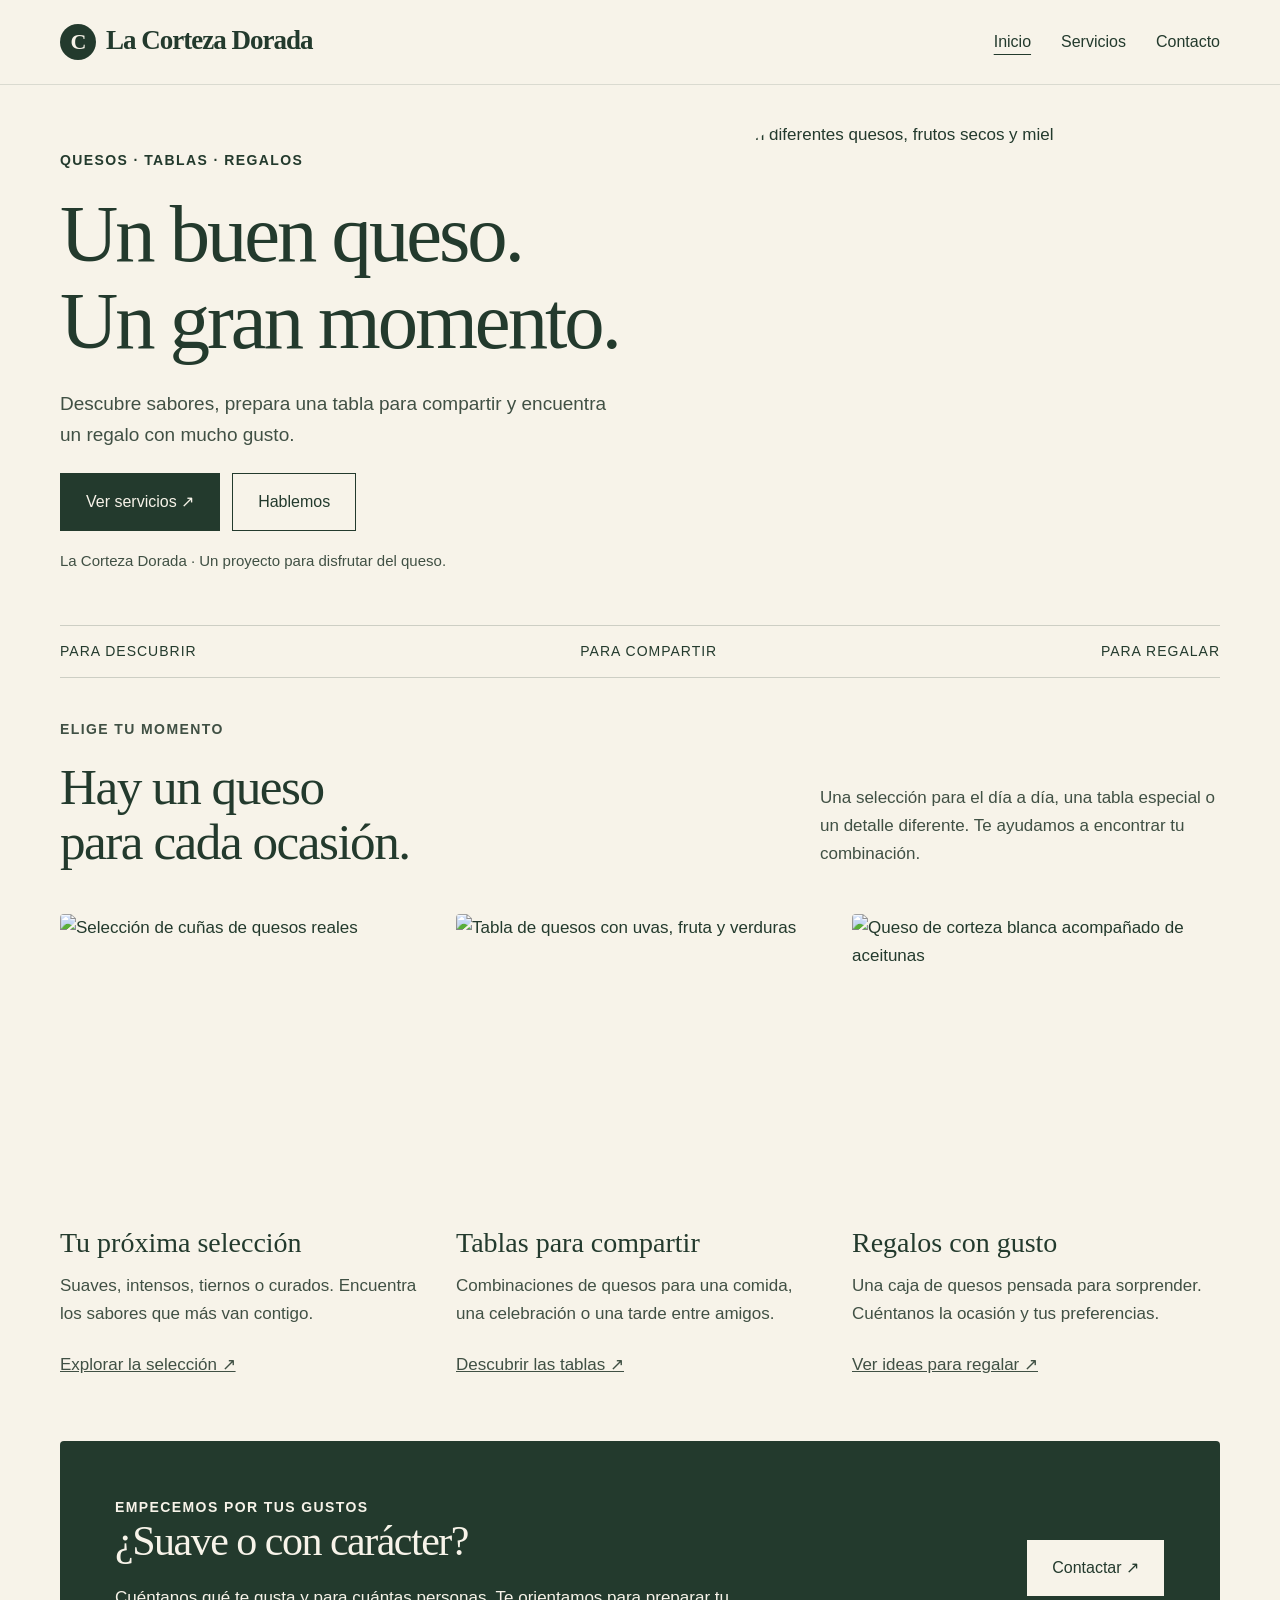
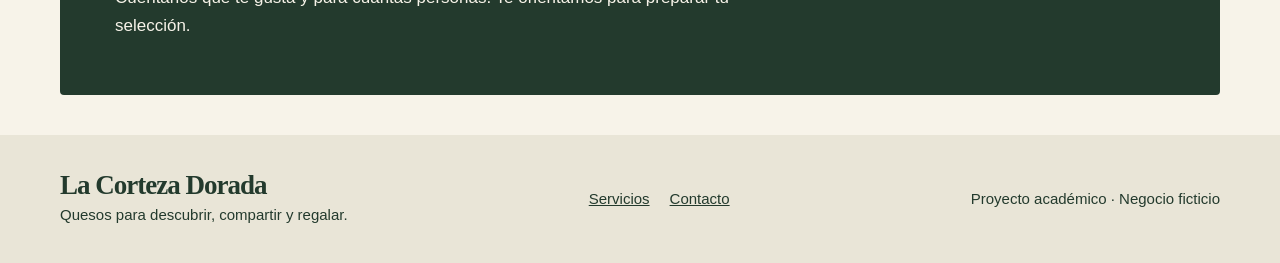
==== commit 088b2e1a: "Optimizar fotos, metadatos y portada de Inicio" ====
--- a/index.html
+++ b/index.html
@@ -1,49 +1,5 @@
 <!DOCTYPE html>
-<html lang="es"><head><meta charset="UTF-8"><meta name="viewport" content="width=device-width,initial-scale=1"><title>La Corteza Dorada</title>
-<meta name="robots" content="max-image-preview:large">
-
-
-<style id="wp-img-auto-sizes-contain-inline-css">
-img:is([sizes=auto i],[sizes^="auto," i]){contain-intrinsic-size:3000px 1500px}
-/*# sourceURL=wp-img-auto-sizes-contain-inline-css */
-</style>
-<style id="wp-emoji-styles-inline-css">
-
-	img.wp-smiley, img.emoji {
-		display: inline !important;
-		border: none !important;
-		box-shadow: none !important;
-		height: 1em !important;
-		width: 1em !important;
-		margin: 0 0.07em !important;
-		vertical-align: -0.1em !important;
-		background: none !important;
-		padding: 0 !important;
-	}
-/*# sourceURL=wp-emoji-styles-inline-css */
-</style>
-<style id="wp-block-library-inline-css">
-:root{--wp-block-synced-color:#7a00df;--wp-block-synced-color--rgb:122,0,223;--wp-bound-block-color:var(--wp-block-synced-color);--wp-editor-canvas-background:#ddd;--wp-admin-theme-color:#007cba;--wp-admin-theme-color--rgb:0,124,186;--wp-admin-theme-color-darker-10:#006ba1;--wp-admin-theme-color-darker-10--rgb:0,107,160.5;--wp-admin-theme-color-darker-20:#005a87;--wp-admin-theme-color-darker-20--rgb:0,90,135;--wp-admin-border-width-focus:2px}@media (min-resolution:192dpi){:root{--wp-admin-border-width-focus:1.5px}}.wp-element-button{cursor:pointer}:root .has-very-light-gray-background-color{background-color:#eee}:root .has-very-dark-gray-background-color{background-color:#313131}:root .has-very-light-gray-color{color:#eee}:root .has-very-dark-gray-color{color:#313131}:root .has-vivid-green-cyan-to-vivid-cyan-blue-gradient-background{background:linear-gradient(135deg,#00d084,#0693e3)}:root .has-purple-crush-gradient-background{background:linear-gradient(135deg,#34e2e4,#4721fb 50%,#ab1dfe)}:root .has-hazy-dawn-gradient-background{background:linear-gradient(135deg,#faaca8,#dad0ec)}:root .has-subdued-olive-gradient-background{background:linear-gradient(135deg,#fafae1,#67a671)}:root .has-atomic-cream-gradient-background{background:linear-gradient(135deg,#fdd79a,#004a59)}:root .has-nightshade-gradient-background{background:linear-gradient(135deg,#330968,#31cdcf)}:root .has-midnight-gradient-background{background:linear-gradient(135deg,#020381,#2874fc)}:root{--wp--preset--font-size--normal:16px;--wp--preset--font-size--huge:42px}.has-regular-font-size{font-size:1em}.has-larger-font-size{font-size:2.625em}.has-normal-font-size{font-size:var(--wp--preset--font-size--normal)}.has-huge-font-size{font-size:var(--wp--preset--font-size--huge)}:root .has-text-align-center{text-align:center}:root .has-text-align-left{text-align:left}:root .has-text-align-right{text-align:right}.has-fit-text{white-space:nowrap!important}#end-resizable-editor-section{display:none}.aligncenter{clear:both}.items-justified-left{justify-content:flex-start}.items-justified-center{justify-content:center}.items-justified-right{justify-content:flex-end}.items-justified-space-between{justify-content:space-between}.screen-reader-text{word-wrap:normal!important;border:0;clip-path:inset(50%);height:1px;margin:-1px;overflow:hidden;padding:0;position:absolute;width:1px;word-break:normal!important}.screen-reader-text:focus{background-color:#ddd;clip-path:none;color:#444;display:block;font-size:1em;height:auto;left:5px;line-height:normal;padding:15px 23px 14px;text-decoration:none;top:5px;width:auto;z-index:100000}html :where(.has-border-color){border-style:solid}html :where([style^=border-color],[style*=";border-color"],[style*="; border-color"]){border-style:solid}html :where([style^=border-top-color],[style*=";border-top-color"],[style*="; border-top-color"]){border-top-style:solid}html :where([style^=border-right-color],[style*=";border-right-color"],[style*="; border-right-color"]){border-right-style:solid}html :where([style^=border-bottom-color],[style*=";border-bottom-color"],[style*="; border-bottom-color"]){border-bottom-style:solid}html :where([style^=border-left-color],[style*=";border-left-color"],[style*="; border-left-color"]){border-left-style:solid}html :where([style^=border-width],[style*=";border-width"],[style*="; border-width"]){border-style:solid}html :where([style^=border-top-width],[style*=";border-top-width"],[style*="; border-top-width"]){border-top-style:solid}html :where([style^=border-right-width],[style*=";border-right-width"],[style*="; border-right-width"]){border-right-style:solid}html :where([style^=border-bottom-width],[style*=";border-bottom-width"],[style*="; border-bottom-width"]){border-bottom-style:solid}html :where([style^=border-left-width],[style*=";border-left-width"],[style*="; border-left-width"]){border-left-style:solid}html :where(img[class*=wp-image-]){height:auto;max-width:100%}:where(figure){margin:0 0 1em}html :where(.is-position-sticky){--wp-admin--admin-bar--position-offset:var(--wp-admin--admin-bar--height,0px)}@media screen and (max-width:600px){html :where(.is-position-sticky){--wp-admin--admin-bar--position-offset:0px}}
-
-/*# sourceURL=/wp-includes/css/dist/block-library/common.min.css */
-</style>
-<style id="classic-theme-styles-inline-css">
-/*! This file is auto-generated */
-.wp-block-button__link{color:#fff;background-color:#32373c;border-radius:9999px;box-shadow:none;text-decoration:none;padding:calc(.667em + 2px) calc(1.333em + 2px);font-size:1.125em}.wp-block-file__button{background:#32373c;color:#fff;text-decoration:none}
-/*# sourceURL=/wp-includes/css/classic-themes.min.css */
-</style>
-
-<style id="global-styles-inline-css">
-:root{--wp--preset--aspect-ratio--square: 1;--wp--preset--aspect-ratio--4-3: 4/3;--wp--preset--aspect-ratio--3-4: 3/4;--wp--preset--aspect-ratio--3-2: 3/2;--wp--preset--aspect-ratio--2-3: 2/3;--wp--preset--aspect-ratio--16-9: 16/9;--wp--preset--aspect-ratio--9-16: 9/16;--wp--preset--color--black: #000000;--wp--preset--color--cyan-bluish-gray: #abb8c3;--wp--preset--color--white: #ffffff;--wp--preset--color--pale-pink: #f78da7;--wp--preset--color--vivid-red: #cf2e2e;--wp--preset--color--luminous-vivid-orange: #ff6900;--wp--preset--color--luminous-vivid-amber: #fcb900;--wp--preset--color--light-green-cyan: #7bdcb5;--wp--preset--color--vivid-green-cyan: #00d084;--wp--preset--color--pale-cyan-blue: #8ed1fc;--wp--preset--color--vivid-cyan-blue: #0693e3;--wp--preset--color--vivid-purple: #9b51e0;--wp--preset--gradient--vivid-cyan-blue-to-vivid-purple: linear-gradient(135deg,rgb(6,147,227) 0%,rgb(155,81,224) 100%);--wp--preset--gradient--light-green-cyan-to-vivid-green-cyan: linear-gradient(135deg,rgb(122,220,180) 0%,rgb(0,208,130) 100%);--wp--preset--gradient--luminous-vivid-amber-to-luminous-vivid-orange: linear-gradient(135deg,rgb(252,185,0) 0%,rgb(255,105,0) 100%);--wp--preset--gradient--luminous-vivid-orange-to-vivid-red: linear-gradient(135deg,rgb(255,105,0) 0%,rgb(207,46,46) 100%);--wp--preset--gradient--very-light-gray-to-cyan-bluish-gray: linear-gradient(135deg,rgb(238,238,238) 0%,rgb(169,184,195) 100%);--wp--preset--gradient--cool-to-warm-spectrum: linear-gradient(135deg,rgb(74,234,220) 0%,rgb(151,120,209) 20%,rgb(207,42,186) 40%,rgb(238,44,130) 60%,rgb(251,105,98) 80%,rgb(254,248,76) 100%);--wp--preset--gradient--blush-light-purple: linear-gradient(135deg,rgb(255,206,236) 0%,rgb(152,150,240) 100%);--wp--preset--gradient--blush-bordeaux: linear-gradient(135deg,rgb(254,205,165) 0%,rgb(254,45,45) 50%,rgb(107,0,62) 100%);--wp--preset--gradient--luminous-dusk: linear-gradient(135deg,rgb(255,203,112) 0%,rgb(199,81,192) 50%,rgb(65,88,208) 100%);--wp--preset--gradient--pale-ocean: linear-gradient(135deg,rgb(255,245,203) 0%,rgb(182,227,212) 50%,rgb(51,167,181) 100%);--wp--preset--gradient--electric-grass: linear-gradient(135deg,rgb(202,248,128) 0%,rgb(113,206,126) 100%);--wp--preset--gradient--midnight: linear-gradient(135deg,rgb(2,3,129) 0%,rgb(40,116,252) 100%);--wp--preset--font-size--small: 13px;--wp--preset--font-size--medium: 20px;--wp--preset--font-size--large: 36px;--wp--preset--font-size--x-large: 42px;--wp--preset--spacing--20: 0.44rem;--wp--preset--spacing--30: 0.67rem;--wp--preset--spacing--40: 1rem;--wp--preset--spacing--50: 1.5rem;--wp--preset--spacing--60: 2.25rem;--wp--preset--spacing--70: 3.38rem;--wp--preset--spacing--80: 5.06rem;--wp--preset--shadow--natural: 6px 6px 9px rgba(0, 0, 0, 0.2);--wp--preset--shadow--deep: 12px 12px 50px rgba(0, 0, 0, 0.4);--wp--preset--shadow--sharp: 6px 6px 0px rgba(0, 0, 0, 0.2);--wp--preset--shadow--outlined: 6px 6px 0px -3px rgb(255, 255, 255), 6px 6px rgb(0, 0, 0);--wp--preset--shadow--crisp: 6px 6px 0px rgb(0, 0, 0);}.wp-block-button{--wp--preset--dimension--25: 25%;--wp--preset--dimension--50: 50%;--wp--preset--dimension--75: 75%;--wp--preset--dimension--100: 100%;}:where(body) { margin: 0; }:where(.is-layout-flex){gap: 0.5em;}:where(.is-layout-grid){gap: 0.5em;}body .is-layout-flex{display: flex;}.is-layout-flex{flex-wrap: wrap;align-items: center;}.is-layout-flex > :is(*, div){margin: 0;}body .is-layout-grid{display: grid;}.is-layout-grid > :is(*, div){margin: 0;}body{padding-top: 0px;padding-right: 0px;padding-bottom: 0px;padding-left: 0px;}:root :where(.wp-element-button, .wp-block-button__link){background-color: #32373c;border-width: 0;color: #fff;font-family: inherit;font-size: inherit;font-style: inherit;font-weight: inherit;letter-spacing: inherit;line-height: inherit;padding-top: calc(0.667em + 2px);padding-right: calc(1.333em + 2px);padding-bottom: calc(0.667em + 2px);padding-left: calc(1.333em + 2px);text-decoration: none;text-transform: inherit;}.has-black-color{color: var(--wp--preset--color--black) !important;}.has-cyan-bluish-gray-color{color: var(--wp--preset--color--cyan-bluish-gray) !important;}.has-white-color{color: var(--wp--preset--color--white) !important;}.has-pale-pink-color{color: var(--wp--preset--color--pale-pink) !important;}.has-vivid-red-color{color: var(--wp--preset--color--vivid-red) !important;}.has-luminous-vivid-orange-color{color: var(--wp--preset--color--luminous-vivid-orange) !important;}.has-luminous-vivid-amber-color{color: var(--wp--preset--color--luminous-vivid-amber) !important;}.has-light-green-cyan-color{color: var(--wp--preset--color--light-green-cyan) !important;}.has-vivid-green-cyan-color{color: var(--wp--preset--color--vivid-green-cyan) !important;}.has-pale-cyan-blue-color{color: var(--wp--preset--color--pale-cyan-blue) !important;}.has-vivid-cyan-blue-color{color: var(--wp--preset--color--vivid-cyan-blue) !important;}.has-vivid-purple-color{color: var(--wp--preset--color--vivid-purple) !important;}.has-black-background-color{background-color: var(--wp--preset--color--black) !important;}.has-cyan-bluish-gray-background-color{background-color: var(--wp--preset--color--cyan-bluish-gray) !important;}.has-white-background-color{background-color: var(--wp--preset--color--white) !important;}.has-pale-pink-background-color{background-color: var(--wp--preset--color--pale-pink) !important;}.has-vivid-red-background-color{background-color: var(--wp--preset--color--vivid-red) !important;}.has-luminous-vivid-orange-background-color{background-color: var(--wp--preset--color--luminous-vivid-orange) !important;}.has-luminous-vivid-amber-background-color{background-color: var(--wp--preset--color--luminous-vivid-amber) !important;}.has-light-green-cyan-background-color{background-color: var(--wp--preset--color--light-green-cyan) !important;}.has-vivid-green-cyan-background-color{background-color: var(--wp--preset--color--vivid-green-cyan) !important;}.has-pale-cyan-blue-background-color{background-color: var(--wp--preset--color--pale-cyan-blue) !important;}.has-vivid-cyan-blue-background-color{background-color: var(--wp--preset--color--vivid-cyan-blue) !important;}.has-vivid-purple-background-color{background-color: var(--wp--preset--color--vivid-purple) !important;}.has-black-border-color{border-color: var(--wp--preset--color--black) !important;}.has-cyan-bluish-gray-border-color{border-color: var(--wp--preset--color--cyan-bluish-gray) !important;}.has-white-border-color{border-color: var(--wp--preset--color--white) !important;}.has-pale-pink-border-color{border-color: var(--wp--preset--color--pale-pink) !important;}.has-vivid-red-border-color{border-color: var(--wp--preset--color--vivid-red) !important;}.has-luminous-vivid-orange-border-color{border-color: var(--wp--preset--color--luminous-vivid-orange) !important;}.has-luminous-vivid-amber-border-color{border-color: var(--wp--preset--color--luminous-vivid-amber) !important;}.has-light-green-cyan-border-color{border-color: var(--wp--preset--color--light-green-cyan) !important;}.has-vivid-green-cyan-border-color{border-color: var(--wp--preset--color--vivid-green-cyan) !important;}.has-pale-cyan-blue-border-color{border-color: var(--wp--preset--color--pale-cyan-blue) !important;}.has-vivid-cyan-blue-border-color{border-color: var(--wp--preset--color--vivid-cyan-blue) !important;}.has-vivid-purple-border-color{border-color: var(--wp--preset--color--vivid-purple) !important;}.has-vivid-cyan-blue-to-vivid-purple-gradient-background{background: var(--wp--preset--gradient--vivid-cyan-blue-to-vivid-purple) !important;}.has-light-green-cyan-to-vivid-green-cyan-gradient-background{background: var(--wp--preset--gradient--light-green-cyan-to-vivid-green-cyan) !important;}.has-luminous-vivid-amber-to-luminous-vivid-orange-gradient-background{background: var(--wp--preset--gradient--luminous-vivid-amber-to-luminous-vivid-orange) !important;}.has-luminous-vivid-orange-to-vivid-red-gradient-background{background: var(--wp--preset--gradient--luminous-vivid-orange-to-vivid-red) !important;}.has-very-light-gray-to-cyan-bluish-gray-gradient-background{background: var(--wp--preset--gradient--very-light-gray-to-cyan-bluish-gray) !important;}.has-cool-to-warm-spectrum-gradient-background{background: var(--wp--preset--gradient--cool-to-warm-spectrum) !important;}.has-blush-light-purple-gradient-background{background: var(--wp--preset--gradient--blush-light-purple) !important;}.has-blush-bordeaux-gradient-background{background: var(--wp--preset--gradient--blush-bordeaux) !important;}.has-luminous-dusk-gradient-background{background: var(--wp--preset--gradient--luminous-dusk) !important;}.has-pale-ocean-gradient-background{background: var(--wp--preset--gradient--pale-ocean) !important;}.has-electric-grass-gradient-background{background: var(--wp--preset--gradient--electric-grass) !important;}.has-midnight-gradient-background{background: var(--wp--preset--gradient--midnight) !important;}.has-small-font-size{font-size: var(--wp--preset--font-size--small) !important;}.has-medium-font-size{font-size: var(--wp--preset--font-size--medium) !important;}.has-large-font-size{font-size: var(--wp--preset--font-size--large) !important;}.has-x-large-font-size{font-size: var(--wp--preset--font-size--x-large) !important;}
-/*# sourceURL=global-styles-inline-css */
-</style>
-
-<link rel="stylesheet" id="la-queseria-css" href="/style.css?ver=1.1.0" media="all">
-
-<meta name="generator" content="WordPress 7.1.4">
-<link rel="canonical" href="/">
-
-</head><body class="home wp-singular page-template-default page page-id-6 wp-embed-responsive wp-theme-la-queseria"><a class="skip" href="#contenido">Saltar al contenido</a><header class="site-header"><div class="wrap header-row"><a class="brand" href="/"><span aria-hidden="true">C</span>La Corteza Dorada</a><nav aria-label="Navegación principal"><a href="/" aria-current="page">Inicio</a><a href="/servicios.html">Servicios</a><a href="/contacto.html">Contacto</a></nav></div></header><main id="contenido">
+<html lang="es"><head><meta charset="UTF-8"><meta name="viewport" content="width=device-width,initial-scale=1"><title>La Corteza Dorada</title><meta name="description" content="La Corteza Dorada: quesos, tablas para compartir y regalos. Proyecto académico de una tienda especializada."><link rel="stylesheet" href="/style.css?ver=2.0.0"><link rel="canonical" href="https://la-corteza-dorada-web.vercel.app/"></head><body class="home wp-singular page-template-default page page-id-6 wp-embed-responsive wp-theme-la-queseria"><a class="skip" href="#contenido">Saltar al contenido</a><header class="site-header"><div class="wrap header-row"><a class="brand" href="/"><span aria-hidden="true">C</span>La Corteza Dorada</a><nav aria-label="Navegación principal"><a href="/" aria-current="page">Inicio</a><a href="/servicios.html">Servicios</a><a href="/contacto.html">Contacto</a></nav></div></header><main id="contenido">
 <section class="wrap hero">
 <div>
 <p class="eyebrow">Quesos · Tablas · Regalos</p>
@@ -52,7 +8,7 @@
 <div class="actions"><a class="button" href="/servicios.html">Ver servicios ↗</a><a class="button light" href="/contacto.html">Hablemos</a></div>
 <p class="note">La Corteza Dorada · Un proyecto para disfrutar del queso.</p>
 </div>
-<p><img decoding="async" src="/tabla.jpg" width="700" height="700" alt="Tabla con diferentes quesos, frutos secos y miel" fetchpriority="high"></p></section>
+<p><img decoding="async" src="https://images.unsplash.com/photo-1677476155176-d2595a4eb9e2?auto=format&amp;fit=crop&amp;fm=webp&amp;w=900&amp;q=75" width="700" height="700" alt="Tabla con diferentes quesos, frutos secos y miel" fetchpriority="high"></p></section>
 <div class="wrap ribbon"><span>Para descubrir</span><span>Para compartir</span><span>Para regalar</span></div>
 <section class="wrap section">
 <div class="section-intro">
@@ -63,15 +19,15 @@
 <p>Una selección para el día a día, una tabla especial o un detalle diferente. Te ayudamos a encontrar tu combinación.</p>
 </div>
 <div class="grid">
-<article class="card"><img decoding="async" src="/seleccion.jpg" width="700" height="700" alt="Selección de cuñas de quesos reales" loading="eager">
+<article class="card"><img decoding="async" src="https://images.unsplash.com/photo-1770833255726-5db635f26abd?auto=format&amp;fit=crop&amp;fm=webp&amp;w=900&amp;q=75" width="700" height="700" alt="Selección de cuñas de quesos reales" loading="eager">
 <h3>Tu próxima selección</h3>
 <p>Suaves, intensos, tiernos o curados. Encuentra los sabores que más van contigo.</p>
 <p><a href="/servicios.html#seleccion">Explorar la selección ↗</a></p></article>
-<article class="card"><img decoding="async" src="/cata.jpg" width="700" height="700" alt="Tabla de quesos con uvas, fruta y verduras" loading="eager">
+<article class="card"><img decoding="async" src="https://images.unsplash.com/photo-1692311590333-11db3b128650?auto=format&amp;fit=crop&amp;fm=webp&amp;w=900&amp;q=75" width="700" height="700" alt="Tabla de quesos con uvas, fruta y verduras" loading="eager">
 <h3>Tablas para compartir</h3>
 <p>Combinaciones de quesos para una comida, una celebración o una tarde entre amigos.</p>
 <p><a href="/servicios.html#tablas">Descubrir las tablas ↗</a></p></article>
-<article class="card"><img decoding="async" src="/regalo.jpg" width="700" height="700" alt="Queso de corteza blanca acompañado de aceitunas" loading="eager">
+<article class="card"><img decoding="async" src="https://images.unsplash.com/photo-1748274240572-b6d1479e5767?auto=format&amp;fit=crop&amp;fm=webp&amp;w=900&amp;q=75" width="700" height="700" alt="Queso de corteza blanca acompañado de aceitunas" loading="eager">
 <h3>Regalos con gusto</h3>
 <p>Una caja de quesos pensada para sorprender. Cuéntanos la ocasión y tus preferencias.</p>
 <p><a href="/servicios.html#regalos">Ver ideas para regalar ↗</a></p></article>
--- a/style.css
+++ b/style.css
@@ -1,6 +1,6 @@
 /*
 Theme Name: La Corteza Dorada
-Author: Marisa
+Author: Marisa, con asistencia de IA
 Description: Web de práctica con Inicio, Servicios y Contacto. Al activar crea las páginas que falten sin sustituir contenido existente.
 Version: 1.0.0
 Requires at least: 6.0
@@ -12,3 +12,7 @@
 
 /* Fotografías reales: encuadres estables en ordenador y móvil. */
 .hero img{width:100%;height:540px;object-fit:cover;object-position:center}.service img{height:400px;object-fit:cover}.card img{object-position:center}@media(max-width:800px){.hero img{height:420px}.service img{height:354px}}
+
+/* Revisión de legibilidad, espacios y contacto - noviembre 2026. */
+:root{--muted:#405044}html{scroll-behavior:smooth}.hero{padding:36px 0 24px;gap:44px}.hero>p{margin:0}.hero img{height:480px}.hero .note{font-size:15px;line-height:1.6;margin-top:18px}.section{padding:40px 0}.section-intro{margin-bottom:24px}.eyebrow,.tag,.service .number{font-size:14px;letter-spacing:1.4px}.ribbon{font-size:14px;letter-spacing:1px;padding:14px 0}.small,.pending,.site-footer p,.footer-nav{font-size:15px;line-height:1.65}.card p{font-size:17px}.button,nav a{font-size:16px}.site-footer{margin-top:40px}.band .eyebrow{color:#f7f3e9}.page-title{padding:40px 0 20px}.demo-notice{padding:20px;background:var(--soft);border-left:4px solid #815f20;margin-bottom:24px}.demo-notice p{margin:8px 0 0;font-size:16px}form label{display:block;font-weight:bold;margin:18px 0 8px}form input,form select,form textarea{display:block;width:100%;border:1px solid #596557;border-radius:3px;padding:12px;background:#fffdf7;color:var(--ink);font:inherit}form input:focus,form select:focus,form textarea:focus{outline:3px solid #815f20;outline-offset:2px}form button{margin-top:20px;cursor:pointer}.form-status{margin-top:18px;font-size:16px}.contact-grid{gap:45px}.contact-panel{align-self:start}.contact-grid>div{min-width:0}
+@media(max-width:800px){.hero{padding:28px 0 22px;gap:24px}.hero img{height:330px}.section{padding:30px 0}.ribbon{font-size:13px;gap:12px}.service .number{font-size:14px}.hours{font-size:16px}.page-title{padding-top:28px}.contact-grid{padding-bottom:30px}.band{padding:26px}.eyebrow{font-size:13px}}
